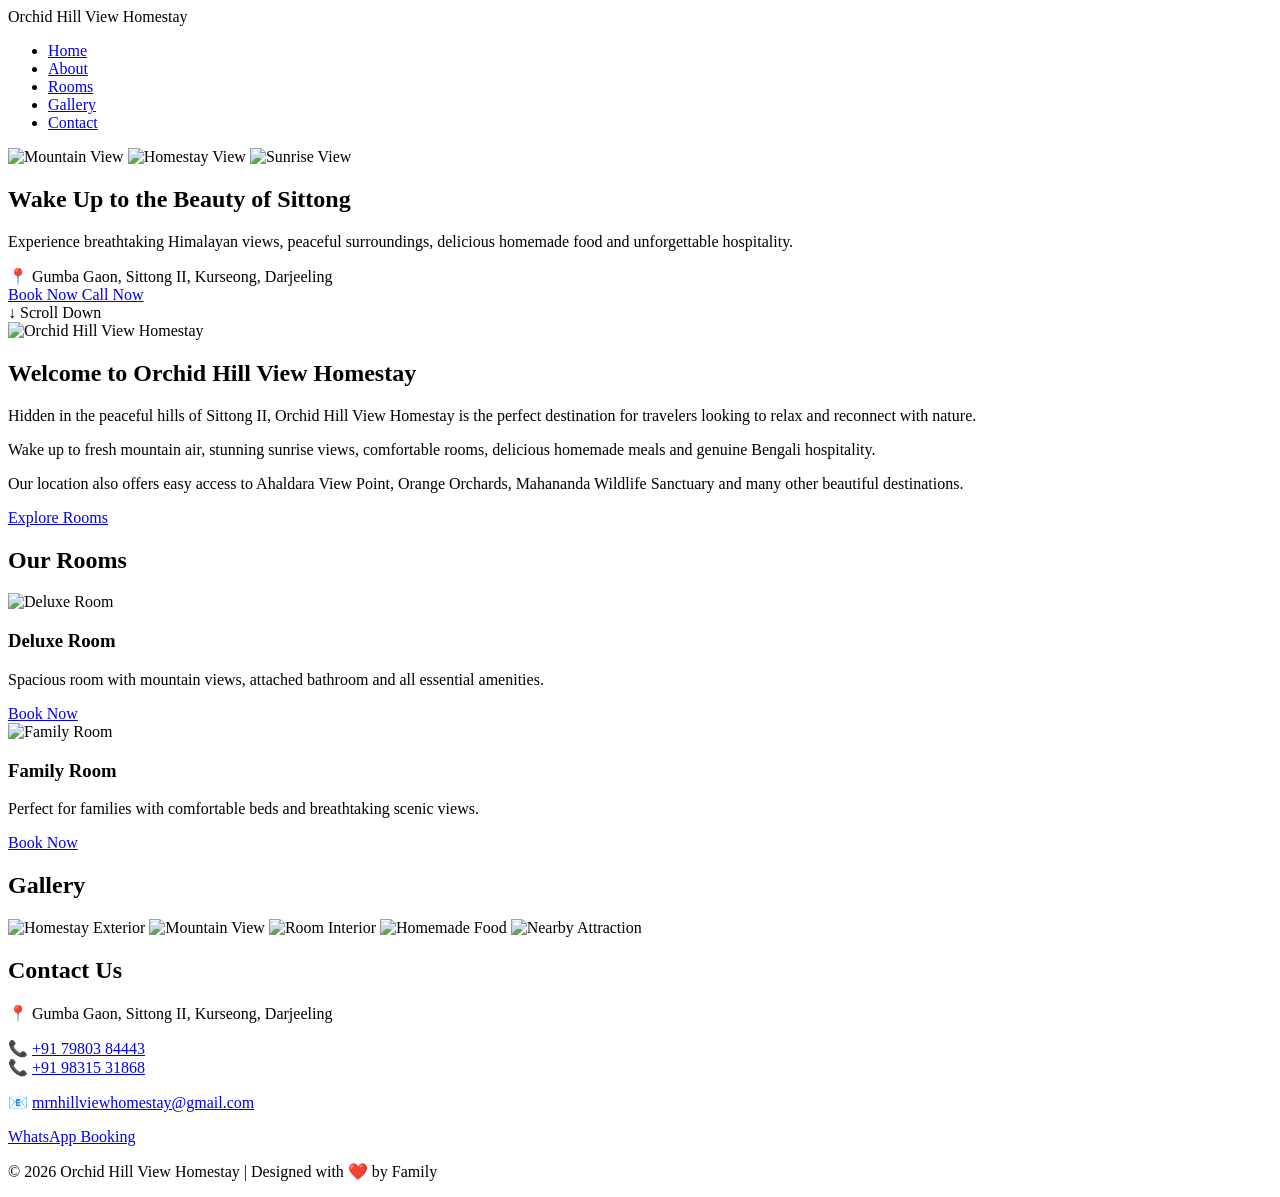
==== index.html @ b835a4f9 "Update index.html" ====
<!DOCTYPE html>
<html lang="en">

<head>

    <meta charset="UTF-8">

    <meta name="viewport" content="width=device-width, initial-scale=1.0">

    <title>Orchid Hill View Homestay | Sittong II, Darjeeling</title>

    <link rel="stylesheet" href="style.css">

    <link href="https://fonts.googleapis.com/css2?family=Poppins:wght@300;400;500;600;700&display=swap" rel="stylesheet">

</head>

<body>

<header>

    <nav class="navbar">

        <div class="logo">
            Orchid Hill View Homestay
        </div>

        <ul class="nav-links">

            <li><a href="#home">Home</a></li>

            <li><a href="#about">About</a></li>

            <li><a href="#rooms">Rooms</a></li>

            <li><a href="#gallery">Gallery</a></li>

            <li><a href="#contact">Contact</a></li>

        </ul>

    </nav>

</header>



<section class="hero" id="home">

    <div class="slideshow">

        <img class="slide active" src="images/home1.jpg" alt="Mountain View">

        <img class="slide" src="images/home2.jpg" alt="Homestay View">

        <img class="slide" src="images/home3.jpg" alt="Sunrise View">

    </div>

    <div class="hero-content">

        <h1>
            Wake Up to the Beauty of Sittong
        </h1>

        <p>
            Experience breathtaking Himalayan views, peaceful surroundings,
            delicious homemade food and unforgettable hospitality.
        </p>

        <div class="location">
            📍 Gumba Gaon, Sittong II, Kurseong, Darjeeling
        </div>

        <div class="hero-buttons">

            <a href="https://wa.me/919831531868?text=Hello%20MRN%20Hill%20View%20Homestay,%20I%20would%20like%20to%20book%20a%20stay." class="btn btn-primary" target="_blank">
                Book Now
            </a>

            <a href="tel:+919831531868" class="btn btn-secondary">
                Call Now
            </a>

        </div>

    </div>

    <div class="scroll-down">
        ↓ Scroll Down
    </div>

</section>



<section class="about" id="about">

    <div class="about-image">

        <img src="images/about.jpg" alt="Orchid Hill View Homestay">

    </div>

    <div class="about-text">

        <h2>
            Welcome to Orchid Hill View Homestay
        </h2>

        <p>
            Hidden in the peaceful hills of Sittong II, Orchid Hill View Homestay
            is the perfect destination for travelers looking to relax and
            reconnect with nature.
        </p>

        <p>
            Wake up to fresh mountain air, stunning sunrise views,
            comfortable rooms, delicious homemade meals and genuine
            Bengali hospitality.
        </p>

        <p>
            Our location also offers easy access to Ahaldara View Point,
            Orange Orchards, Mahananda Wildlife Sanctuary and many
            other beautiful destinations.
        </p>

        <a href="#rooms" class="btn btn-primary">
            Explore Rooms
        </a>

    </div>

</section>



<section class="rooms" id="rooms">

    <h2>
        Our Rooms
    </h2>

    <div class="room-container">

        <div class="room-card">

            <img src="images/room1.jpg" alt="Deluxe Room">

            <h3>
                Deluxe Room
            </h3>

            <p>
                Spacious room with mountain views, attached bathroom
                and all essential amenities.
            </p>

            <a href="https://wa.me/919831531868?text=Hello%20MRN%20Hill%20View%20Homestay,%20I%20would%20like%20to%20book%20the%20Deluxe%20Room." class="btn btn-primary" target="_blank">
                Book Now
            </a>

        </div>

        <div class="room-card">

            <img src="images/room2.jpg" alt="Family Room">

            <h3>
                Family Room
            </h3>

            <p>
                Perfect for families with comfortable beds and breathtaking scenic views.
            </p>

            <a href="https://wa.me/919831531868?text=Hello%20MRN%20Hill%20View%20Homestay,%20I%20would%20like%20to%20book%20the%20Family%20Room." class="btn btn-primary" target="_blank">
                Book Now
            </a>

        </div>

    </div>

</section>
<section class="gallery" id="gallery">

    <h2>
        Gallery
    </h2>

    <div class="gallery-grid">

        <img src="images/gallery1.jpg" alt="Homestay Exterior">

        <img src="images/gallery2.jpg" alt="Mountain View">

        <img src="images/gallery3.jpg" alt="Room Interior">

        <img src="images/gallery4.jpg" alt="Homemade Food">

        <img src="images/gallery5.jpg" alt="Nearby Attraction">

    </div>

</section>



<section class="contact" id="contact">

    <h2>
        Contact Us
    </h2>

    <p>
        📍 Gumba Gaon, Sittong II, Kurseong, Darjeeling
    </p>

    <p>
        📞 <a href="tel:+91983166273">+91 79803 84443</a><br>
        📞 <a href="tel:+919831531868">+91 98315 31868</a>
    </p>

    <p>
        📧
        <a href="mailto:mrnhillviewhomestay@gmail.com">
            mrnhillviewhomestay@gmail.com
        </a>
    </p>

    <a href="https://wa.me/919831531868?text=Hello%20MRN%20Hill%20View%20Homestay,%20I%20would%20like%20to%20book%20a%20stay."
       class="btn btn-primary"
       target="_blank">
        WhatsApp Booking
    </a>

</section>



<footer>

    <p>
        © 2026 Orchid Hill View Homestay | Designed with ❤️ by Family
    </p>

</footer>

<script src="script.js"></script>

</body>

</html>
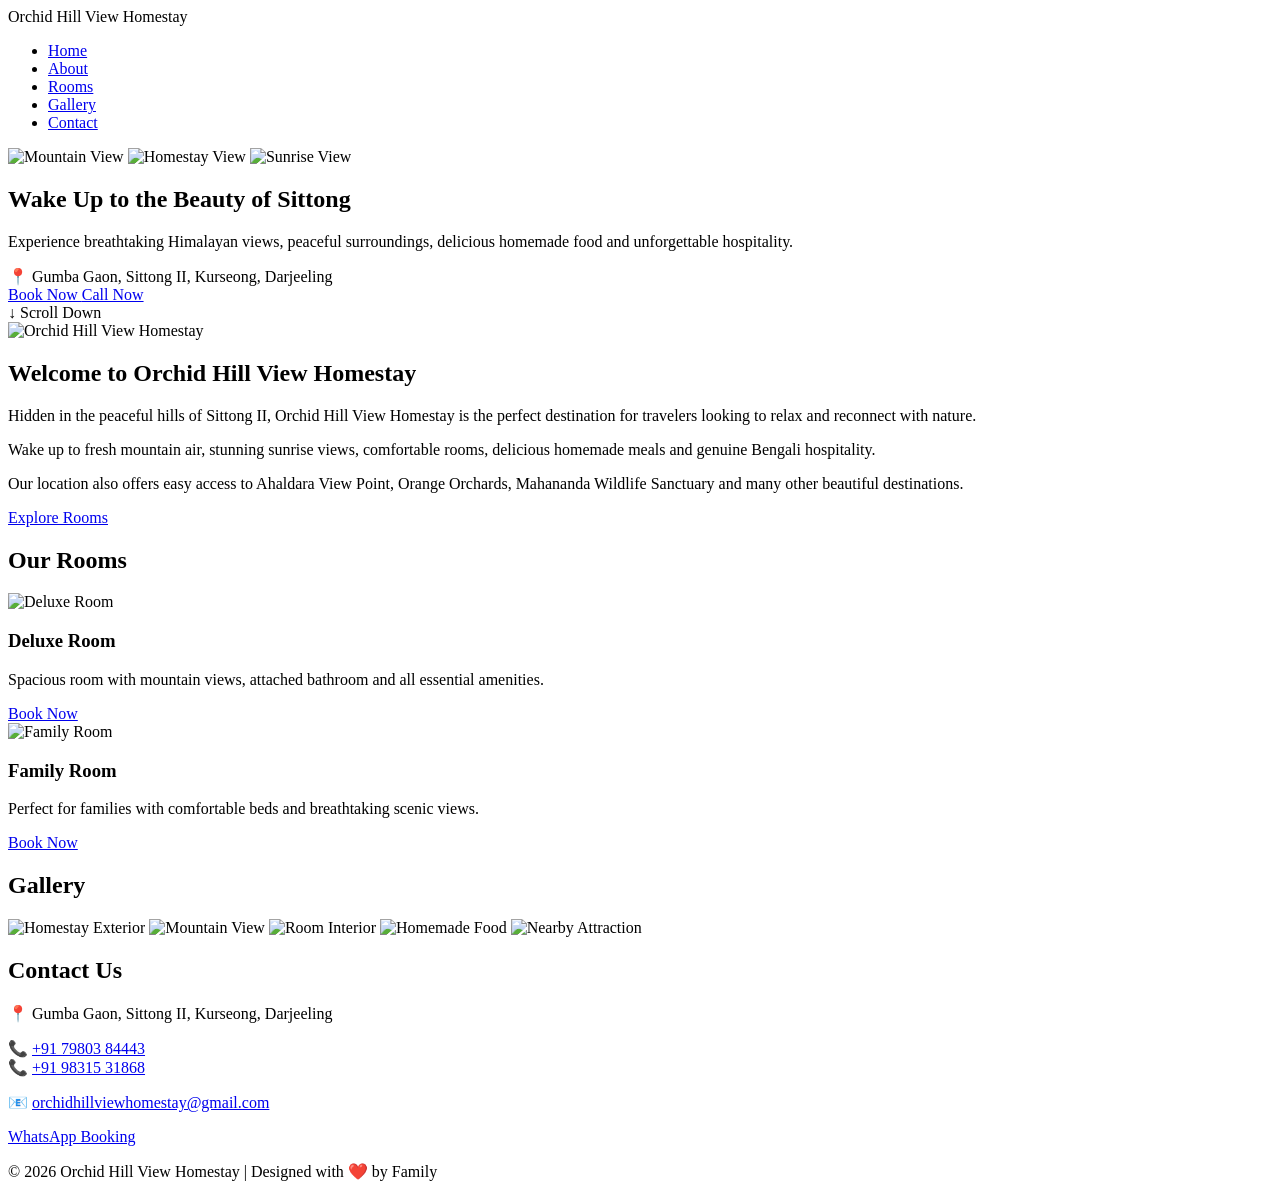
==== commit 78165a2e: "Update index.html" ====
--- a/index.html
+++ b/index.html
@@ -225,8 +225,8 @@
 
     <p>
         📧
-        <a href="mailto:mrnhillviewhomestay@gmail.com">
-            mrnhillviewhomestay@gmail.com
+        <a href="mailto:orchidhillviewhomestay@gmail.com">
+            orchidhillviewhomestay@gmail.com
         </a>
     </p>
 
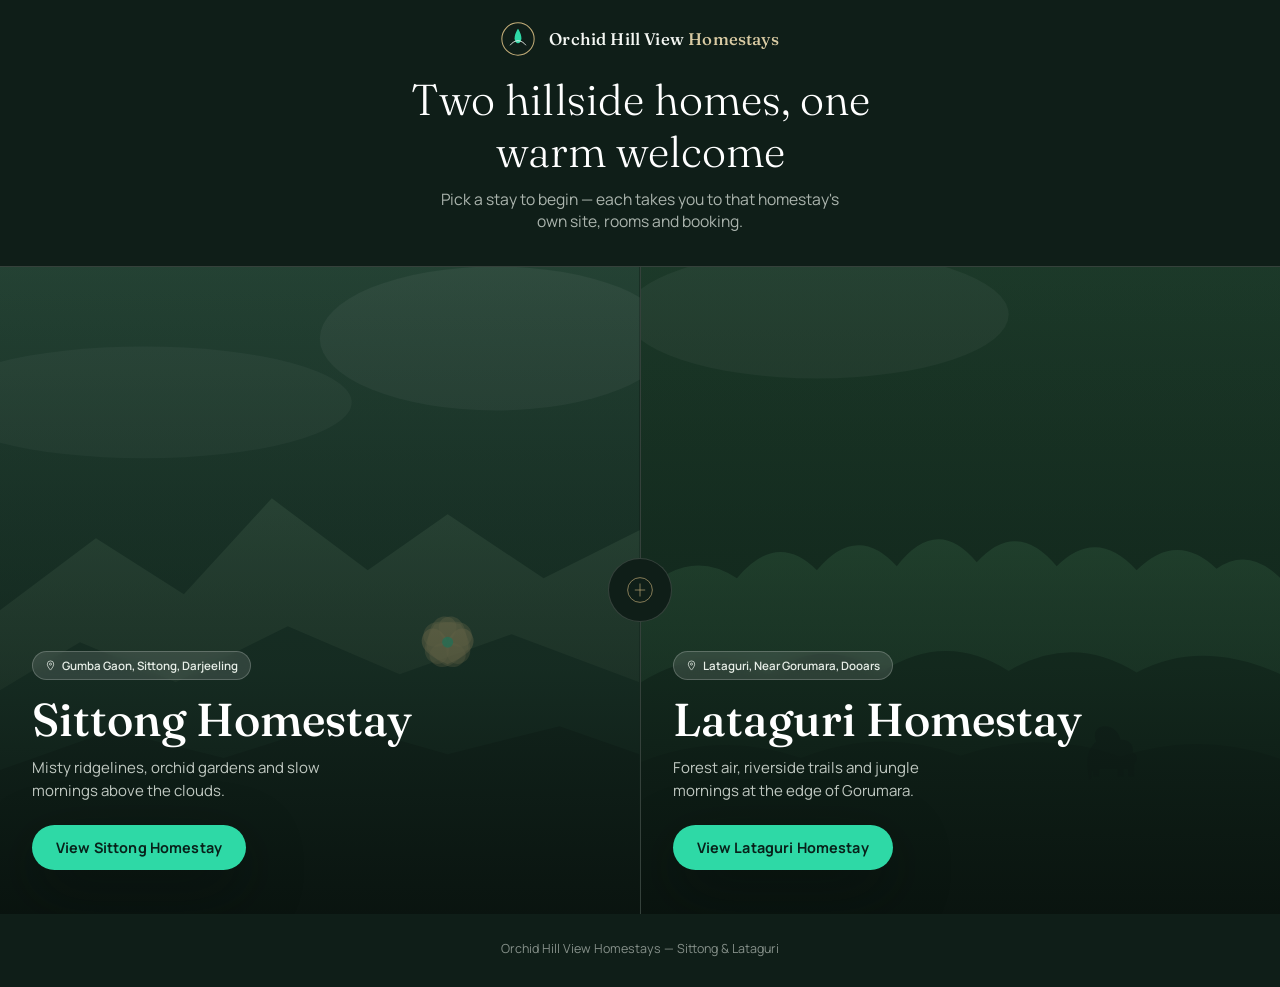
==== commit d768eb93: "Add files via upload" ====
--- a/index.html
+++ b/index.html
@@ -1,255 +1,353 @@
-<!DOCTYPE html>
-<html lang="en">
-
-<head>
-
-    <meta charset="UTF-8">
-
-    <meta name="viewport" content="width=device-width, initial-scale=1.0">
-
-    <title>Orchid Hill View Homestay | Sittong II, Darjeeling</title>
-
-    <link rel="stylesheet" href="style.css">
-
-    <link href="https://fonts.googleapis.com/css2?family=Poppins:wght@300;400;500;600;700&display=swap" rel="stylesheet">
-
-</head>
-
-<body>
-
-<header>
-
-    <nav class="navbar">
-
-        <div class="logo">
-            Orchid Hill View Homestay
-        </div>
-
-        <ul class="nav-links">
-
-            <li><a href="#home">Home</a></li>
-
-            <li><a href="#about">About</a></li>
-
-            <li><a href="#rooms">Rooms</a></li>
-
-            <li><a href="#gallery">Gallery</a></li>
-
-            <li><a href="#contact">Contact</a></li>
-
-        </ul>
-
-    </nav>
-
-</header>
-
-
-
-<section class="hero" id="home">
-
-    <div class="slideshow">
-
-        <img class="slide active" src="images/home1.jpg" alt="Mountain View">
-
-        <img class="slide" src="images/home2.jpg" alt="Homestay View">
-
-        <img class="slide" src="images/home3.jpg" alt="Sunrise View">
-
-    </div>
-
-    <div class="hero-content">
-
-        <h1>
-            Wake Up to the Beauty of Sittong
-        </h1>
-
-        <p>
-            Experience breathtaking Himalayan views, peaceful surroundings,
-            delicious homemade food and unforgettable hospitality.
-        </p>
-
-        <div class="location">
-            📍 Gumba Gaon, Sittong II, Kurseong, Darjeeling
-        </div>
-
-        <div class="hero-buttons">
-
-            <a href="https://wa.me/919831531868?text=Hello%20MRN%20Hill%20View%20Homestay,%20I%20would%20like%20to%20book%20a%20stay." class="btn btn-primary" target="_blank">
-                Book Now
-            </a>
-
-            <a href="tel:+919831531868" class="btn btn-secondary">
-                Call Now
-            </a>
-
-        </div>
-
-    </div>
-
-    <div class="scroll-down">
-        ↓ Scroll Down
-    </div>
-
-</section>
-
-
-
-<section class="about" id="about">
-
-    <div class="about-image">
-
-        <img src="images/about.jpg" alt="Orchid Hill View Homestay">
-
-    </div>
-
-    <div class="about-text">
-
-        <h2>
-            Welcome to Orchid Hill View Homestay
-        </h2>
-
-        <p>
-            Hidden in the peaceful hills of Sittong II, Orchid Hill View Homestay
-            is the perfect destination for travelers looking to relax and
-            reconnect with nature.
-        </p>
-
-        <p>
-            Wake up to fresh mountain air, stunning sunrise views,
-            comfortable rooms, delicious homemade meals and genuine
-            Bengali hospitality.
-        </p>
-
-        <p>
-            Our location also offers easy access to Ahaldara View Point,
-            Orange Orchards, Mahananda Wildlife Sanctuary and many
-            other beautiful destinations.
-        </p>
-
-        <a href="#rooms" class="btn btn-primary">
-            Explore Rooms
-        </a>
-
-    </div>
-
-</section>
-
-
-
-<section class="rooms" id="rooms">
-
-    <h2>
-        Our Rooms
-    </h2>
-
-    <div class="room-container">
-
-        <div class="room-card">
-
-            <img src="images/room1.jpg" alt="Deluxe Room">
-
-            <h3>
-                Deluxe Room
-            </h3>
-
-            <p>
-                Spacious room with mountain views, attached bathroom
-                and all essential amenities.
-            </p>
-
-            <a href="https://wa.me/919831531868?text=Hello%20MRN%20Hill%20View%20Homestay,%20I%20would%20like%20to%20book%20the%20Deluxe%20Room." class="btn btn-primary" target="_blank">
-                Book Now
-            </a>
-
-        </div>
-
-        <div class="room-card">
-
-            <img src="images/room2.jpg" alt="Family Room">
-
-            <h3>
-                Family Room
-            </h3>
-
-            <p>
-                Perfect for families with comfortable beds and breathtaking scenic views.
-            </p>
-
-            <a href="https://wa.me/919831531868?text=Hello%20MRN%20Hill%20View%20Homestay,%20I%20would%20like%20to%20book%20the%20Family%20Room." class="btn btn-primary" target="_blank">
-                Book Now
-            </a>
-
-        </div>
-
-    </div>
-
-</section>
-<section class="gallery" id="gallery">
-
-    <h2>
-        Gallery
-    </h2>
-
-    <div class="gallery-grid">
-
-        <img src="images/gallery1.jpg" alt="Homestay Exterior">
-
-        <img src="images/gallery2.jpg" alt="Mountain View">
-
-        <img src="images/gallery3.jpg" alt="Room Interior">
-
-        <img src="images/gallery4.jpg" alt="Homemade Food">
-
-        <img src="images/gallery5.jpg" alt="Nearby Attraction">
-
-    </div>
-
-</section>
-
-
-
-<section class="contact" id="contact">
-
-    <h2>
-        Contact Us
-    </h2>
-
-    <p>
-        📍 Gumba Gaon, Sittong II, Kurseong, Darjeeling
-    </p>
-
-    <p>
-        📞 <a href="tel:+91983166273">+91 79803 84443</a><br>
-        📞 <a href="tel:+919831531868">+91 98315 31868</a>
-    </p>
-
-    <p>
-        📧
-        <a href="mailto:orchidhillviewhomestay@gmail.com">
-            orchidhillviewhomestay@gmail.com
-        </a>
-    </p>
-
-    <a href="https://wa.me/919831531868?text=Hello%20MRN%20Hill%20View%20Homestay,%20I%20would%20like%20to%20book%20a%20stay."
-       class="btn btn-primary"
-       target="_blank">
-        WhatsApp Booking
-    </a>
-
-</section>
-
-
-
-<footer>
-
-    <p>
-        © 2026 Orchid Hill View Homestay | Designed with ❤️ by Family
-    </p>
-
-</footer>
-
-<script src="script.js"></script>
-
-</body>
-
-</html>
+<!DOCTYPE html>
+<html lang="en">
+<head>
+<meta charset="UTF-8">
+<meta name="viewport" content="width=device-width, initial-scale=1.0">
+<title>Orchid Hill View Homestays — Sittong &amp; Lataguri</title>
+<link rel="preconnect" href="https://fonts.googleapis.com">
+<link rel="preconnect" href="https://fonts.gstatic.com" crossorigin>
+<link href="https://fonts.googleapis.com/css2?family=Fraunces:opsz,wght@9..144,300;9..144,500;9..144,600&family=Manrope:wght@400;500;600;700;800&display=swap" rel="stylesheet">
+<style>
+  /* ============ TOKENS ============ */
+  :root{
+    --forest-950:#0F1E18;
+    --forest-900:#152C22;
+    --forest-800:#1D3B2D;
+    --forest-700:#284C3A;
+    --teal-400:#4FE3B8;
+    --teal-500:#2ED9A6;
+    --teal-600:#1FB78A;
+    --mist-050:#F4F7F3;
+    --mist-100:#E7EEE7;
+    --sand-300:#D9CBA3;
+    --sand-400:#C4AE79;
+    --ink-000:#FFFFFF;
+    --line:rgba(244,247,243,0.16);
+    --shadow-soft:0 20px 60px rgba(6,14,10,0.45);
+  }
+
+  *{box-sizing:border-box;margin:0;padding:0;}
+  html{scroll-behavior:smooth;}
+  body{
+    background:var(--forest-950);
+    color:var(--mist-050);
+    font-family:'Manrope',sans-serif;
+    min-height:100vh;
+    overflow-x:hidden;
+  }
+  :focus-visible{outline:2px solid var(--teal-400); outline-offset:3px;}
+  @media (prefers-reduced-motion: reduce){
+    *{animation-duration:0.01ms !important; transition-duration:0.01ms !important;}
+  }
+
+  /* ============ TOP BAR ============ */
+  .topbar{
+    position:relative;
+    z-index:5;
+    display:flex;
+    align-items:center;
+    justify-content:center;
+    gap:14px;
+    padding:22px 20px 18px;
+    text-align:center;
+  }
+  .mark{
+    width:34px;height:34px;flex-shrink:0;
+  }
+  .brand-name{
+    font-family:'Fraunces',serif;
+    font-weight:500;
+    font-size:1.05rem;
+    letter-spacing:0.01em;
+    color:var(--mist-050);
+  }
+  .brand-name em{
+    font-style:normal;
+    color:var(--sand-300);
+  }
+
+  /* ============ INTRO ============ */
+  .intro{
+    position:relative;
+    z-index:5;
+    text-align:center;
+    padding:0 24px 34px;
+  }
+  .intro h1{
+    font-family:'Fraunces',serif;
+    font-weight:300;
+    font-size:clamp(1.7rem, 4vw, 2.7rem);
+    line-height:1.2;
+    color:var(--ink-000);
+    max-width:18ch;
+    margin:0 auto 10px;
+  }
+  .intro p{
+    font-size:0.98rem;
+    color:var(--mist-100);
+    opacity:0.72;
+    max-width:40ch;
+    margin:0 auto;
+  }
+
+  /* ============ SPLIT CHOOSER ============ */
+  .chooser{
+    position:relative;
+    display:flex;
+    width:100%;
+    min-height:72vh;
+    border-top:1px solid var(--line);
+  }
+  .panel{
+    position:relative;
+    flex:1;
+    min-width:0;
+    display:flex;
+    align-items:flex-end;
+    padding:0;
+    overflow:hidden;
+    cursor:pointer;
+    text-decoration:none;
+    color:inherit;
+    transition:flex-grow 0.6s cubic-bezier(.2,.8,.2,1);
+    border:none;
+    background:none;
+    text-align:left;
+  }
+  .panel + .panel{ border-left:1px solid var(--line); }
+  .panel:hover, .panel:focus-visible{ flex-grow:1.18; }
+
+  .panel-bg{
+    position:absolute; inset:0;
+    z-index:0;
+  }
+  .panel-bg svg{ width:100%; height:100%; display:block; }
+
+  .panel-veil{
+    position:absolute; inset:0;
+    background:linear-gradient(180deg, rgba(15,30,24,0.15) 0%, rgba(15,30,24,0.55) 62%, rgba(9,18,14,0.92) 100%);
+    z-index:1;
+  }
+
+  .panel-content{
+    position:relative;
+    z-index:2;
+    padding:36px 32px 44px;
+    width:100%;
+  }
+  .pin{
+    display:inline-flex;
+    align-items:center;
+    gap:6px;
+    font-size:0.72rem;
+    font-weight:600;
+    padding:6px 12px;
+    border-radius:999px;
+    background:rgba(244,247,243,0.12);
+    border:1px solid rgba(244,247,243,0.22);
+    backdrop-filter:blur(6px);
+    margin-bottom:16px;
+    color:var(--mist-100);
+  }
+  .pin svg{width:11px;height:11px;flex-shrink:0;}
+
+  .panel h2{
+    font-family:'Fraunces',serif;
+    font-weight:500;
+    font-size:clamp(1.9rem, 3.6vw, 3.1rem);
+    line-height:1.05;
+    color:var(--ink-000);
+    margin-bottom:12px;
+  }
+  .panel p.desc{
+    font-size:0.94rem;
+    line-height:1.55;
+    color:var(--mist-100);
+    opacity:0.82;
+    max-width:34ch;
+    margin-bottom:22px;
+  }
+  .cta{
+    display:inline-flex;
+    align-items:center;
+    gap:8px;
+    padding:13px 24px;
+    border-radius:999px;
+    background:var(--teal-500);
+    color:#08211A;
+    font-weight:700;
+    font-size:0.9rem;
+    letter-spacing:0.01em;
+    box-shadow:var(--shadow-soft);
+    transition:background 0.25s ease, transform 0.25s ease;
+  }
+  .panel:hover .cta, .panel:focus-visible .cta{
+    background:var(--teal-400);
+    transform:translateY(-2px);
+  }
+
+  /* divider mark where panels meet */
+  .divider-mark{
+    position:absolute;
+    top:50%; left:50%;
+    transform:translate(-50%,-50%);
+    z-index:3;
+    width:64px; height:64px;
+    border-radius:50%;
+    background:var(--forest-950);
+    border:1px solid var(--line);
+    display:flex; align-items:center; justify-content:center;
+    pointer-events:none;
+  }
+  .divider-mark svg{ width:26px; height:26px; }
+
+  /* ============ FOOTER ============ */
+  .footer{
+    position:relative;
+    z-index:5;
+    text-align:center;
+    padding:26px 20px 30px;
+    font-size:0.78rem;
+    color:var(--mist-100);
+    opacity:0.55;
+  }
+
+  /* ============ MOBILE ============ */
+  @media (max-width: 760px){
+    .chooser{ flex-direction:column; min-height:auto; }
+    .panel{ min-height:56vh; }
+    .panel + .panel{ border-left:none; border-top:1px solid var(--line); }
+    .panel:hover, .panel:focus-visible{ flex-grow:1; }
+    .divider-mark{
+      top:0; left:50%;
+      transform:translate(-50%,-50%);
+    }
+  }
+</style>
+</head>
+<body>
+
+  <header class="topbar">
+    <svg class="mark" viewBox="0 0 40 40" fill="none" xmlns="http://www.w3.org/2000/svg">
+      <circle cx="20" cy="20" r="19" stroke="#C4AE79" stroke-width="1.2"/>
+      <path d="M20 8C20 8 24 14 24 19C24 22.3137 22.2091 25 20 25C17.7909 25 16 22.3137 16 19C16 14 20 8 20 8Z" fill="#2ED9A6"/>
+      <path d="M11 27C13 24 17 22 20 22C23 22 27 24 29 27" stroke="#F4F7F3" stroke-width="1" stroke-linecap="round"/>
+    </svg>
+    <span class="brand-name">Orchid Hill View <em>Homestays</em></span>
+  </header>
+
+  <section class="intro">
+    <h1>Two hillside homes, one warm welcome</h1>
+    <p>Pick a stay to begin — each takes you to that homestay's own site, rooms and booking.</p>
+  </section>
+
+  <div class="chooser">
+
+    <a class="panel" id="panel-sittong" href="#" aria-label="Go to Orchid Hill View Homestay, Sittong">
+      <div class="panel-bg">
+        <svg viewBox="0 0 800 900" preserveAspectRatio="xMidYMax slice" xmlns="http://www.w3.org/2000/svg">
+          <defs>
+            <linearGradient id="skySittong" x1="0" y1="0" x2="0" y2="1">
+              <stop offset="0%" stop-color="#2A4B3B"/>
+              <stop offset="55%" stop-color="#1D3B2D"/>
+              <stop offset="100%" stop-color="#0F1E18"/>
+            </linearGradient>
+            <linearGradient id="ridge1" x1="0" y1="0" x2="0" y2="1">
+              <stop offset="0%" stop-color="#3A5C48"/>
+              <stop offset="100%" stop-color="#26402F"/>
+            </linearGradient>
+          </defs>
+          <rect width="800" height="900" fill="url(#skySittong)"/>
+          <ellipse cx="620" cy="180" rx="220" ry="90" fill="#F4F7F3" opacity="0.06"/>
+          <ellipse cx="180" cy="260" rx="260" ry="70" fill="#F4F7F3" opacity="0.05"/>
+          <path d="M0 520 L120 430 L230 500 L340 380 L460 470 L560 400 L680 480 L800 420 L800 900 L0 900 Z" fill="url(#ridge1)" opacity="0.85"/>
+          <path d="M0 620 L100 560 L220 610 L360 540 L500 600 L640 550 L800 610 L800 900 L0 900 Z" fill="#1D3B2D"/>
+          <path d="M0 720 L140 670 L280 705 L420 660 L560 700 L700 665 L800 700 L800 900 L0 900 Z" fill="#152C22"/>
+          <!-- orchid bloom, nods to the homestay's name -->
+          <g transform="translate(560,560) scale(1.15)" opacity="0.9">
+            <path d="M0 0C-6 -18 -24 -20 -28 -4C-30 8 -18 16 0 24C18 16 30 8 28 -4C24 -20 6 -18 0 0Z" fill="#C4AE79" opacity="0.5"/>
+            <path d="M0 0C-6 -18 -24 -20 -28 -4C-30 8 -18 16 0 24C18 16 30 8 28 -4C24 -20 6 -18 0 0Z" fill="#C4AE79" opacity="0.35" transform="rotate(72)"/>
+            <path d="M0 0C-6 -18 -24 -20 -28 -4C-30 8 -18 16 0 24C18 16 30 8 28 -4C24 -20 6 -18 0 0Z" fill="#C4AE79" opacity="0.35" transform="rotate(144)"/>
+            <path d="M0 0C-6 -18 -24 -20 -28 -4C-30 8 -18 16 0 24C18 16 30 8 28 -4C24 -20 6 -18 0 0Z" fill="#C4AE79" opacity="0.35" transform="rotate(216)"/>
+            <path d="M0 0C-6 -18 -24 -20 -28 -4C-30 8 -18 16 0 24C18 16 30 8 28 -4C24 -20 6 -18 0 0Z" fill="#C4AE79" opacity="0.35" transform="rotate(288)"/>
+            <circle cx="0" cy="0" r="6" fill="#2ED9A6" opacity="0.7"/>
+          </g>
+        </svg>
+      </div>
+      <div class="panel-veil"></div>
+      <div class="panel-content">
+        <span class="pin">
+          <svg viewBox="0 0 24 24" fill="none"><path d="M12 22s7-7.58 7-13a7 7 0 1 0-14 0c0 5.42 7 13 7 13Z" stroke="currentColor" stroke-width="1.6"/><circle cx="12" cy="9" r="2.3" stroke="currentColor" stroke-width="1.6"/></svg>
+          Gumba Gaon, Sittong, Darjeeling
+        </span>
+        <h2>Sittong Homestay</h2>
+        <p class="desc">Misty ridgelines, orchid gardens and slow mornings above the clouds.</p>
+        <span class="cta">View Sittong Homestay</span>
+      </div>
+    </a>
+
+    <a class="panel" id="panel-lataguri" href="#" aria-label="Go to the homestay in Lataguri">
+      <div class="panel-bg">
+        <svg viewBox="0 0 800 900" preserveAspectRatio="xMidYMax slice" xmlns="http://www.w3.org/2000/svg">
+          <defs>
+            <linearGradient id="skyLataguri" x1="0" y1="0" x2="0" y2="1">
+              <stop offset="0%" stop-color="#20402E"/>
+              <stop offset="55%" stop-color="#173423"/>
+              <stop offset="100%" stop-color="#0F1E18"/>
+            </linearGradient>
+            <linearGradient id="canopy1" x1="0" y1="0" x2="0" y2="1">
+              <stop offset="0%" stop-color="#2E5A3D"/>
+              <stop offset="100%" stop-color="#1B3B27"/>
+            </linearGradient>
+          </defs>
+          <rect width="800" height="900" fill="url(#skyLataguri)"/>
+          <ellipse cx="220" cy="150" rx="240" ry="80" fill="#F4F7F3" opacity="0.05"/>
+          <!-- forest canopy silhouette, evoking Gorumara/Dooars jungle -->
+          <path d="M0 500 Q60 440 120 480 Q170 420 220 470 Q270 410 320 465 Q370 400 420 460 Q470 405 520 465 Q570 415 620 470 Q670 420 720 468 Q760 440 800 480 L800 900 L0 900 Z" fill="url(#canopy1)" opacity="0.9"/>
+          <path d="M0 610 Q80 560 160 600 Q230 550 300 598 Q380 545 460 596 Q540 548 620 598 Q700 555 800 600 L800 900 L0 900 Z" fill="#173423"/>
+          <path d="M0 710 Q100 670 200 705 Q300 665 400 702 Q500 668 600 703 Q700 670 800 706 L800 900 L0 900 Z" fill="#122A1D"/>
+          <!-- elephant silhouette, a nod to Gorumara's wildlife near Lataguri -->
+          <g transform="translate(560,690) scale(0.95)" opacity="0.55" fill="#0F1E18">
+            <path d="M0 40 C-4 20 -2 4 10 -6 C6 -14 8 -24 18 -26 C30 -28 40 -20 42 -8 C52 -10 60 -2 58 8 C64 10 66 18 60 24 L60 40 L52 40 L52 30 L46 30 L46 40 L38 40 L38 30 L14 30 L14 40 L6 40 L6 32 C2 34 -1 38 0 40Z"/>
+            <rect x="0" y="30" width="4" height="14" rx="2"/>
+          </g>
+        </svg>
+      </div>
+      <div class="panel-veil"></div>
+      <div class="panel-content">
+        <span class="pin">
+          <svg viewBox="0 0 24 24" fill="none"><path d="M12 22s7-7.58 7-13a7 7 0 1 0-14 0c0 5.42 7 13 7 13Z" stroke="currentColor" stroke-width="1.6"/><circle cx="12" cy="9" r="2.3" stroke="currentColor" stroke-width="1.6"/></svg>
+          Lataguri, Near Gorumara, Dooars
+        </span>
+        <h2>Lataguri Homestay</h2>
+        <p class="desc">Forest air, riverside trails and jungle mornings at the edge of Gorumara.</p>
+        <span class="cta">View Lataguri Homestay</span>
+      </div>
+    </a>
+
+    <div class="divider-mark">
+      <svg viewBox="0 0 40 40" fill="none" xmlns="http://www.w3.org/2000/svg">
+        <circle cx="20" cy="20" r="19" stroke="#C4AE79" stroke-width="1"/>
+        <path d="M20 10L20 30M12 20L28 20" stroke="#C4AE79" stroke-width="1"/>
+      </svg>
+    </div>
+  </div>
+
+  <footer class="footer">Orchid Hill View Homestays — Sittong &amp; Lataguri</footer>
+
+  <script>
+  
+    const SITTONG_URL  = "http://127.0.0.1:5500/Orchid%20Hill%20View%20Homestay/index.html";
+    const LATAGURI_URL = "http://127.0.0.1:5500/Green%20Gold%20Homestay/index.html";
+
+    document.getElementById('panel-sittong').addEventListener('click', function(e){
+      e.preventDefault();
+      window.location.href = SITTONG_URL;
+    });
+    document.getElementById('panel-lataguri').addEventListener('click', function(e){
+      e.preventDefault();
+      window.location.href = LATAGURI_URL;
+    });
+  </script>
+</body>
+</html>
